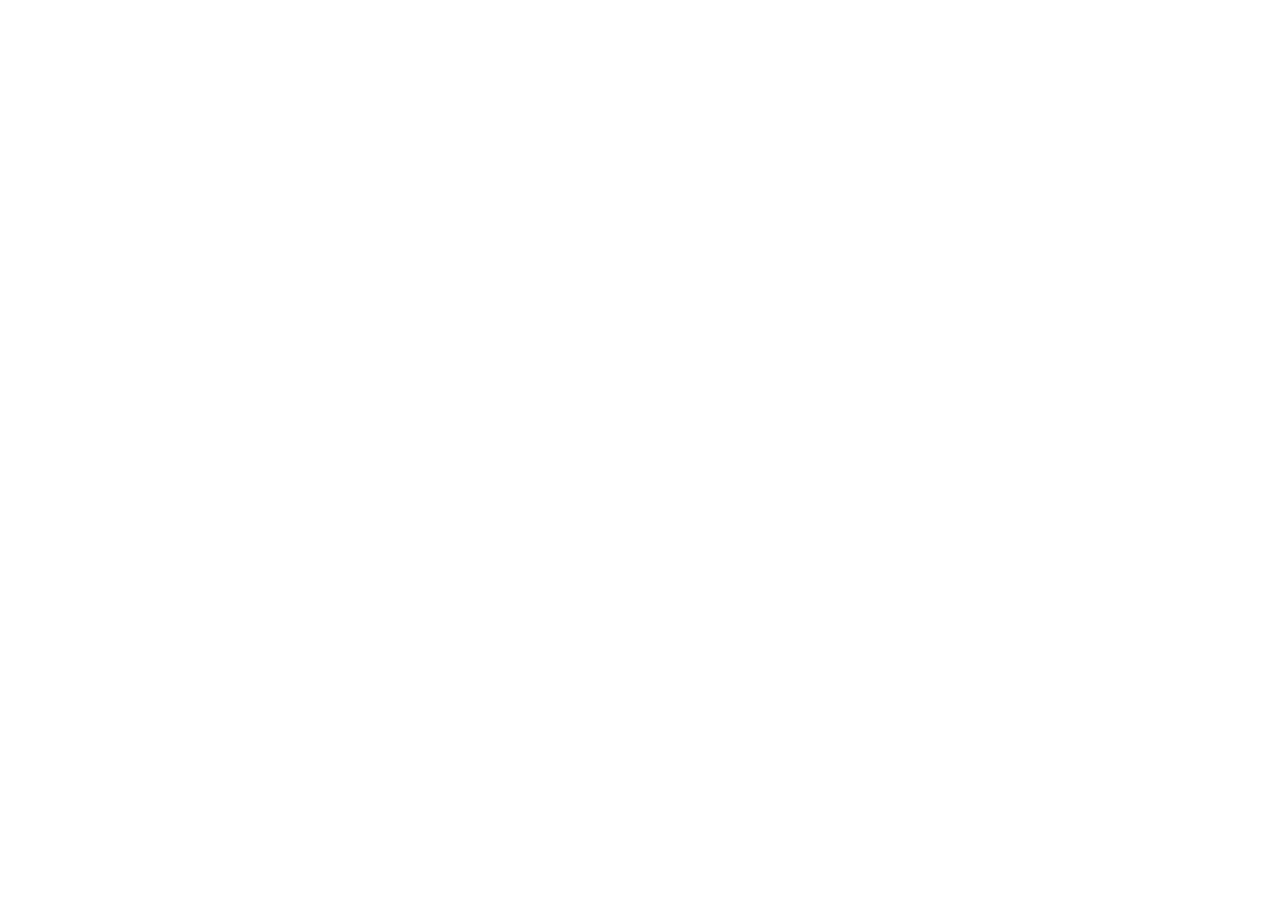
==== index.html @ 2988af68 "decoupage de page" ====
<!-- <!DOCTYPE html>
<html lang="fr">
<head>
  <meta charset="UTF-8">
  <meta name="viewport" content="width=device-width, initial-scale=1">
  <meta name="description" content="Élan Fitness, salle de sport à Casablanca : musculation, yoga, cardio et boxe fitness avec des coachs diplômés. Réservez votre cours d'essai gratuit.">
  <title>Élan Fitness | Salle de sport à Casablanca</title>

  <link rel="preconnect" href="https://fonts.googleapis.com">
  <link rel="preconnect" href="https://fonts.gstatic.com" crossorigin>
  <link href="https://fonts.googleapis.com/css2?family=Inter:wght@400;500;600&family=Poppins:wght@600;700;800&display=swap" rel="stylesheet">

  <link rel="stylesheet" href="style.css">
</head>

<body>

  <header class="en-tete">
    <div class="conteneur en-tete-contenu">
      <a href="#accueil" class="logo">Élan Fitness</a>

      <nav aria-label="Navigation principale">
        <ul class="menu">
          <li><a href="#accueil" class="lien-actif">Accueil</a></li>
          <li><a href="#a-propos">À propos</a></li>
          <li><a href="#programmes">Programmes</a></li>
        </ul>
      </nav>
    </div>
  </header>

  <main>

    <section id="accueil" class="hero">
      <div class="conteneur">

        <div class="hero-contenu">
          <div class="hero-texte">
            <p class="sur-titre">Salle de sport à Casablanca</p>
            <h1>Dépasse tes limites, à ton rythme</h1>
            <p class="hero-description">
              Des coachs diplômés, des programmes pour tous les niveaux et une salle ouverte 7 jours sur 7.
            </p>
            <div class="boutons">
              <a href="#programmes" class="bouton bouton-principal">Voir les programmes</a>
              <a href="#contact" class="bouton bouton-secondaire">Cours d'essai gratuit</a>
            </div>
          </div>

          <img class="hero-image" src="img/hero.jpg" alt="Des personnes s'entraînent dans une salle de sport lumineuse à Casablanca">
        </div>

        <div class="chiffres">
          <div class="chiffre">
            <p class="chiffre-nombre">500+</p>
            <p>membres</p>
          </div>
          <div class="chiffre">
            <p class="chiffre-nombre">12</p>
            <p>coachs diplômés</p>
          </div>
          <div class="chiffre">
            <p class="chiffre-nombre">30</p>
            <p>cours par semaine</p>
          </div>
        </div>

      </div>
    </section>

    <section class="section section-blanche">
      <div class="conteneur">

        <div class="section-titre">
          <h2>Pourquoi Élan Fitness ?</h2>
          <p>Un environnement convivial et stimulant conçu pour votre progression au quotidien.</p>
        </div>

        <div class="cartes">
          <article class="carte carte-avantage">
            <div class="icone"><img src="img/icone-coach.svg" alt=""></div>
            <h3>Coachs diplômés</h3>
            <p>Un accompagnement personnalisé à chaque séance.</p>
          </article>

          <article class="carte carte-avantage">
            <div class="icone"><img src="img/icone-materiel.svg" alt=""></div>
            <h3>Matériel récent</h3>
            <p>Des équipements entretenus et renouvelés chaque année.</p>
          </article>

          <article class="carte carte-avantage">
            <div class="icone"><img src="img/icone-horloge.svg" alt=""></div>
            <h3>Ouvert 7j/7</h3>
            <p>De 6h00 à 22h00, pour t'entraîner quand tu veux.</p>
          </article>
        </div>

      </div>
    </section>

    <section id="a-propos" class="section">
      <div class="conteneur apropos-contenu">

        <div class="apropos-texte">
          <p class="sur-titre">Notre histoire et notre mission</p>
          <h2>Une communauté passionnée au cœur de Casablanca</h2>
          <p>
            Fondé avec la conviction que le sport doit être accessible, motivant et bienveillant,
            Élan Fitness a été pensé comme un lieu d'énergie positive où chacun progresse à son rythme.
          </p>
          <p>
            Que vous franchissiez pour la première fois la porte d'une salle ou que vous prépariez des
            objectifs avancés, notre équipe de coachs certifiés vous accompagne au quotidien, sans
            jugement et avec passion.
          </p>

          <ul class="valeurs">
            <li class="valeur">
              <div class="icone icone-petite"><img src="img/icone-check.svg" alt=""></div>
              <span>Esprit bienveillant</span>
            </li>
            <li class="valeur">
              <div class="icone icone-petite"><img src="img/icone-check.svg" alt=""></div>
              <span>Suivi personnalisé</span>
            </li>
            <li class="valeur">
              <div class="icone icone-petite"><img src="img/icone-check.svg" alt=""></div>
              <span>Ambiance conviviale</span>
            </li>
          </ul>
        </div>

        <img class="apropos-image" src="img/equipe.jpg" alt="L'équipe de coachs d'Élan Fitness réunie dans la salle">

      </div>
    </section>

    <section id="programmes" class="section">
      <div class="conteneur">

        <div class="section-titre">
          <h2>Nos programmes</h2>
          <p>Un programme pour chaque objectif</p>
        </div>

        <div class="cartes">

          <article class="carte carte-programme">
            <img src="img/musculation.jpg" alt="Une sportive soulève des haltères dans l'espace musculation">
            <div class="programme-corps">
              <span class="etiquette etiquette-orange">Tous niveaux</span>
              <h3>Musculation</h3>
              <p>Renforce ton corps et progresse avec un coach.</p>
              <p class="duree"><img src="img/icone-duree.svg" alt="">60 min</p>
            </div>
          </article>

          <article class="carte carte-programme">
            <img src="img/yoga.jpg" alt="Un groupe pratique le yoga sur des tapis dans une salle lumineuse">
            <div class="programme-corps">
              <span class="etiquette etiquette-bleue">Débutant</span>
              <h3>Yoga</h3>
              <p>Gagne en souplesse et en sérénité.</p>
              <p class="duree"><img src="img/icone-duree.svg" alt="">75 min</p>
            </div>
          </article>

          <article class="carte carte-programme">
            <img src="img/cardio.jpg" alt="Des sportifs suivent un circuit de cardio training avec des kettlebells">
            <div class="programme-corps">
              <span class="etiquette etiquette-verte">Intermédiaire</span>
              <h3>Cardio training</h3>
              <p>Des circuits dynamiques pour travailler ton endurance.</p>
              <p class="duree"><img src="img/icone-duree.svg" alt="">45 min</p>
            </div>
          </article>

          <article class="carte carte-programme">
            <img src="img/boxe.jpg" alt="Une sportive frappe un sac de frappe pendant un cours de boxe fitness">
            <div class="programme-corps">
              <span class="etiquette etiquette-verte">Intermédiaire</span>
              <h3>Boxe fitness</h3>
              <p>Cardio et coordination, sans contact.</p>
              <p class="duree"><img src="img/icone-duree.svg" alt="">50 min</p>
            </div>
          </article>

        </div>

        <div class="formules">

          <div class="section-titre">
            <h3>Nos formules</h3>
            <p>Des abonnements flexibles adaptés à vos envies et objectifs</p>
          </div>

          <div class="cartes">

            <article class="carte formule">
              <h4>Essentiel</h4>
              <p class="prix">250 MAD <span>/ mois</span></p>
              <ul class="formule-liste">
                <li>Accès à la salle</li>
                <li>2 cours collectifs par semaine</li>
                <li>Sans engagement</li>
              </ul>
              <a href="#contact" class="bouton bouton-secondaire">Choisir</a>
            </article>

            <article class="carte formule formule-populaire">
              <p class="badge-populaire">Populaire</p>
              <h4>Premium</h4>
              <p class="prix">400 MAD <span>/ mois</span></p>
              <ul class="formule-liste">
                <li>Accès à la salle</li>
                <li>Cours collectifs illimités</li>
                <li>1 bilan avec un coach</li>
              </ul>
              <a href="#contact" class="bouton bouton-principal">Choisir</a>
            </article>

            <article class="carte formule">
              <h4>Duo</h4>
              <p class="prix">650 MAD <span>/ mois</span></p>
              <p class="prix-note">pour 2 personnes</p>
              <ul class="formule-liste">
                <li>Accès à la salle pour deux</li>
                <li>Cours collectifs illimités</li>
                <li>Sans engagement</li>
              </ul>
              <a href="#contact" class="bouton bouton-secondaire">Choisir</a>
            </article>

          </div>
        </div>

      </div>
    </section>

  </main>

  <footer class="pied-de-page">
    <div class="conteneur">

      <div class="pied-haut">
        <div>
          <p class="logo logo-clair">Élan Fitness</p>
          <p class="slogan">Ton énergie, ton rythme.</p>
        </div>

        <nav aria-label="Navigation du pied de page">
          <ul class="menu menu-pied">
            <li><a href="#accueil">Accueil</a></li>
            <li><a href="#a-propos">À propos</a></li>
            <li><a href="#programmes">Programmes</a></li>
          </ul>
        </nav>
      </div>

      <div class="pied-bas">
        <p>Adresse : 12 rue des Palmiers, 20000 Casablanca</p>
        <p>&copy; 2026 Élan Fitness — Projet pédagogique fictif</p>
      </div>

    </div>
  </footer>

</body>
</html> -->
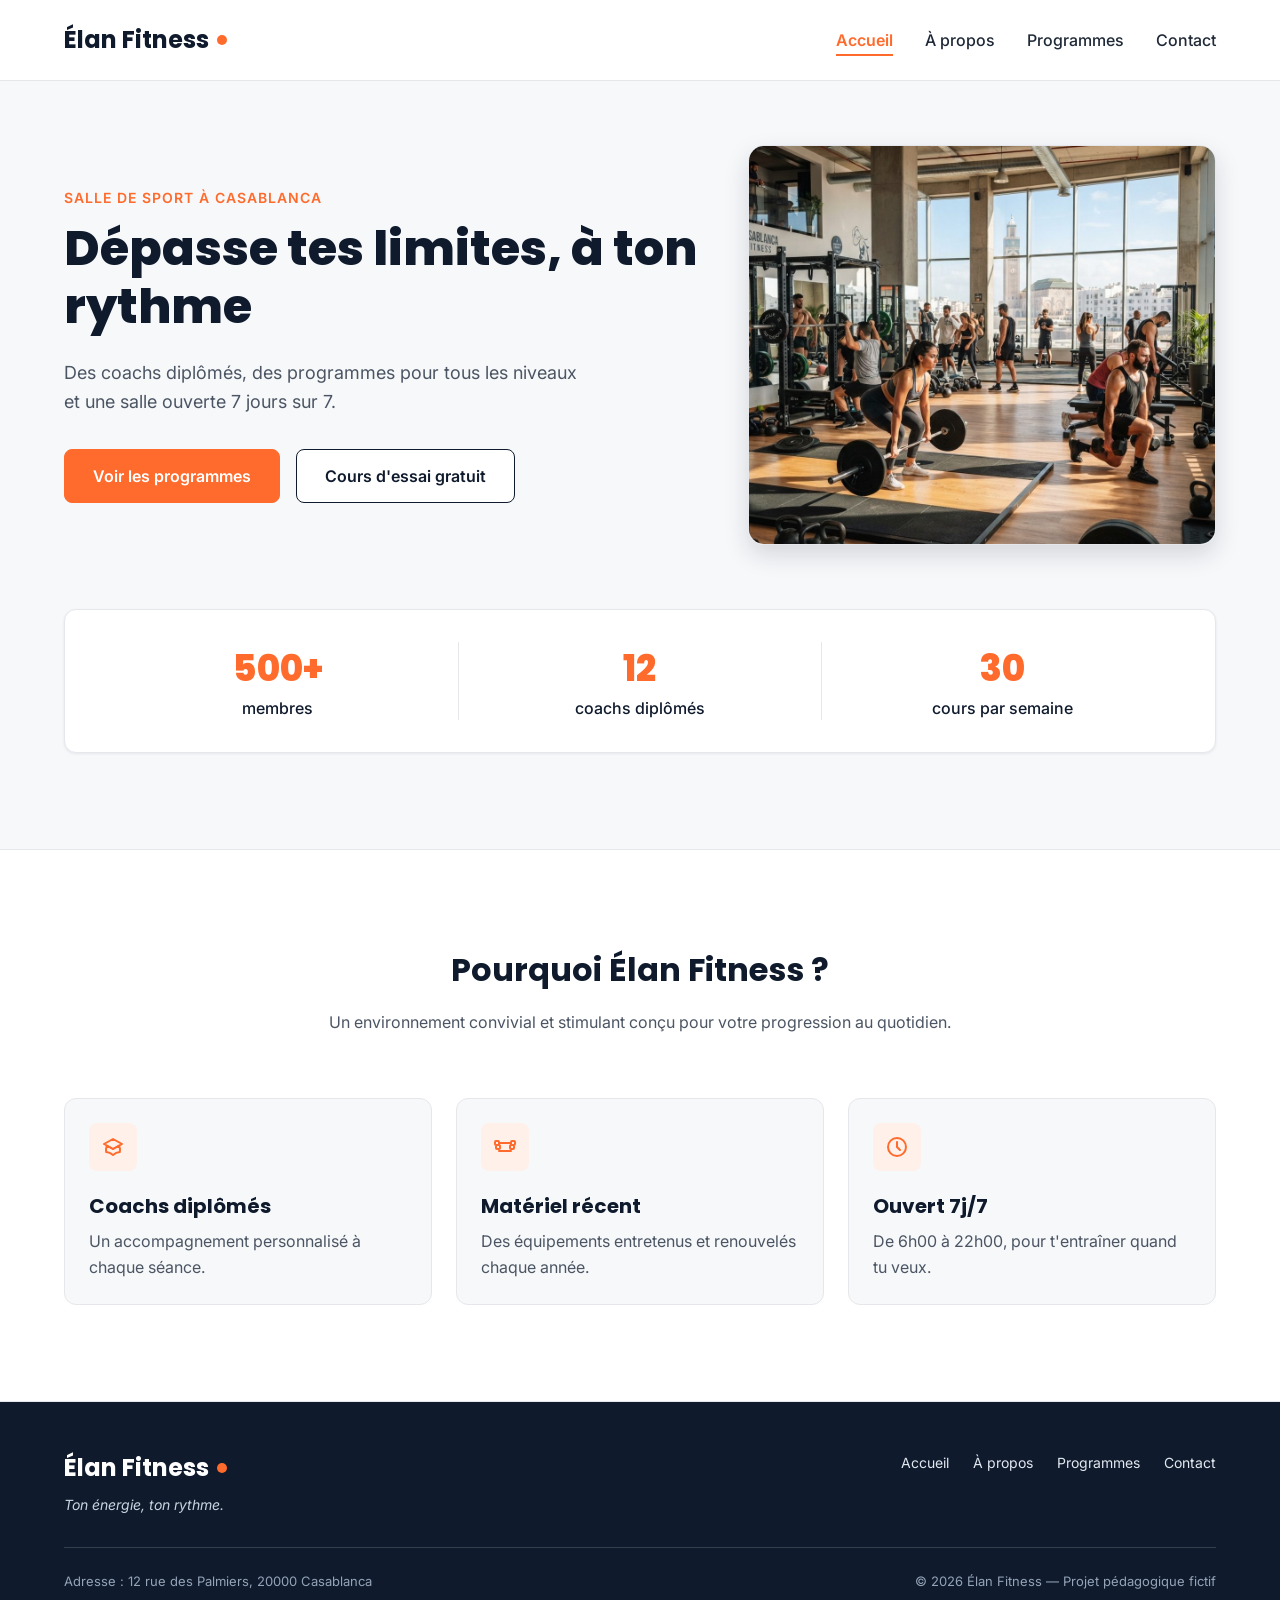
==== commit fd7bb20d: "renommer home.html to index.html" ====
--- a/index.html
+++ b/index.html
@@ -1,270 +1,145 @@
-<!-- <!DOCTYPE html>
-<html lang="fr">
-<head>
-  <meta charset="UTF-8">
-  <meta name="viewport" content="width=device-width, initial-scale=1">
-  <meta name="description" content="Élan Fitness, salle de sport à Casablanca : musculation, yoga, cardio et boxe fitness avec des coachs diplômés. Réservez votre cours d'essai gratuit.">
-  <title>Élan Fitness | Salle de sport à Casablanca</title>
-
-  <link rel="preconnect" href="https://fonts.googleapis.com">
-  <link rel="preconnect" href="https://fonts.gstatic.com" crossorigin>
-  <link href="https://fonts.googleapis.com/css2?family=Inter:wght@400;500;600&family=Poppins:wght@600;700;800&display=swap" rel="stylesheet">
-
-  <link rel="stylesheet" href="style.css">
-</head>
-
-<body>
-
-  <header class="en-tete">
-    <div class="conteneur en-tete-contenu">
-      <a href="#accueil" class="logo">Élan Fitness</a>
-
-      <nav aria-label="Navigation principale">
-        <ul class="menu">
-          <li><a href="#accueil" class="lien-actif">Accueil</a></li>
-          <li><a href="#a-propos">À propos</a></li>
-          <li><a href="#programmes">Programmes</a></li>
-        </ul>
-      </nav>
-    </div>
-  </header>
-
-  <main>
-
-    <section id="accueil" class="hero">
-      <div class="conteneur">
-
-        <div class="hero-contenu">
-          <div class="hero-texte">
-            <p class="sur-titre">Salle de sport à Casablanca</p>
-            <h1>Dépasse tes limites, à ton rythme</h1>
-            <p class="hero-description">
-              Des coachs diplômés, des programmes pour tous les niveaux et une salle ouverte 7 jours sur 7.
-            </p>
-            <div class="boutons">
-              <a href="#programmes" class="bouton bouton-principal">Voir les programmes</a>
-              <a href="#contact" class="bouton bouton-secondaire">Cours d'essai gratuit</a>
-            </div>
-          </div>
-
-          <img class="hero-image" src="img/hero.jpg" alt="Des personnes s'entraînent dans une salle de sport lumineuse à Casablanca">
-        </div>
-
-        <div class="chiffres">
-          <div class="chiffre">
-            <p class="chiffre-nombre">500+</p>
-            <p>membres</p>
-          </div>
-          <div class="chiffre">
-            <p class="chiffre-nombre">12</p>
-            <p>coachs diplômés</p>
-          </div>
-          <div class="chiffre">
-            <p class="chiffre-nombre">30</p>
-            <p>cours par semaine</p>
-          </div>
-        </div>
-
-      </div>
-    </section>
-
-    <section class="section section-blanche">
-      <div class="conteneur">
-
-        <div class="section-titre">
-          <h2>Pourquoi Élan Fitness ?</h2>
-          <p>Un environnement convivial et stimulant conçu pour votre progression au quotidien.</p>
-        </div>
-
-        <div class="cartes">
-          <article class="carte carte-avantage">
-            <div class="icone"><img src="img/icone-coach.svg" alt=""></div>
-            <h3>Coachs diplômés</h3>
-            <p>Un accompagnement personnalisé à chaque séance.</p>
-          </article>
-
-          <article class="carte carte-avantage">
-            <div class="icone"><img src="img/icone-materiel.svg" alt=""></div>
-            <h3>Matériel récent</h3>
-            <p>Des équipements entretenus et renouvelés chaque année.</p>
-          </article>
-
-          <article class="carte carte-avantage">
-            <div class="icone"><img src="img/icone-horloge.svg" alt=""></div>
-            <h3>Ouvert 7j/7</h3>
-            <p>De 6h00 à 22h00, pour t'entraîner quand tu veux.</p>
-          </article>
-        </div>
-
-      </div>
-    </section>
-
-    <section id="a-propos" class="section">
-      <div class="conteneur apropos-contenu">
-
-        <div class="apropos-texte">
-          <p class="sur-titre">Notre histoire et notre mission</p>
-          <h2>Une communauté passionnée au cœur de Casablanca</h2>
-          <p>
-            Fondé avec la conviction que le sport doit être accessible, motivant et bienveillant,
-            Élan Fitness a été pensé comme un lieu d'énergie positive où chacun progresse à son rythme.
-          </p>
-          <p>
-            Que vous franchissiez pour la première fois la porte d'une salle ou que vous prépariez des
-            objectifs avancés, notre équipe de coachs certifiés vous accompagne au quotidien, sans
-            jugement et avec passion.
-          </p>
-
-          <ul class="valeurs">
-            <li class="valeur">
-              <div class="icone icone-petite"><img src="img/icone-check.svg" alt=""></div>
-              <span>Esprit bienveillant</span>
-            </li>
-            <li class="valeur">
-              <div class="icone icone-petite"><img src="img/icone-check.svg" alt=""></div>
-              <span>Suivi personnalisé</span>
-            </li>
-            <li class="valeur">
-              <div class="icone icone-petite"><img src="img/icone-check.svg" alt=""></div>
-              <span>Ambiance conviviale</span>
-            </li>
-          </ul>
-        </div>
-
-        <img class="apropos-image" src="img/equipe.jpg" alt="L'équipe de coachs d'Élan Fitness réunie dans la salle">
-
-      </div>
-    </section>
-
-    <section id="programmes" class="section">
-      <div class="conteneur">
-
-        <div class="section-titre">
-          <h2>Nos programmes</h2>
-          <p>Un programme pour chaque objectif</p>
-        </div>
-
-        <div class="cartes">
-
-          <article class="carte carte-programme">
-            <img src="img/musculation.jpg" alt="Une sportive soulève des haltères dans l'espace musculation">
-            <div class="programme-corps">
-              <span class="etiquette etiquette-orange">Tous niveaux</span>
-              <h3>Musculation</h3>
-              <p>Renforce ton corps et progresse avec un coach.</p>
-              <p class="duree"><img src="img/icone-duree.svg" alt="">60 min</p>
-            </div>
-          </article>
-
-          <article class="carte carte-programme">
-            <img src="img/yoga.jpg" alt="Un groupe pratique le yoga sur des tapis dans une salle lumineuse">
-            <div class="programme-corps">
-              <span class="etiquette etiquette-bleue">Débutant</span>
-              <h3>Yoga</h3>
-              <p>Gagne en souplesse et en sérénité.</p>
-              <p class="duree"><img src="img/icone-duree.svg" alt="">75 min</p>
-            </div>
-          </article>
-
-          <article class="carte carte-programme">
-            <img src="img/cardio.jpg" alt="Des sportifs suivent un circuit de cardio training avec des kettlebells">
-            <div class="programme-corps">
-              <span class="etiquette etiquette-verte">Intermédiaire</span>
-              <h3>Cardio training</h3>
-              <p>Des circuits dynamiques pour travailler ton endurance.</p>
-              <p class="duree"><img src="img/icone-duree.svg" alt="">45 min</p>
-            </div>
-          </article>
-
-          <article class="carte carte-programme">
-            <img src="img/boxe.jpg" alt="Une sportive frappe un sac de frappe pendant un cours de boxe fitness">
-            <div class="programme-corps">
-              <span class="etiquette etiquette-verte">Intermédiaire</span>
-              <h3>Boxe fitness</h3>
-              <p>Cardio et coordination, sans contact.</p>
-              <p class="duree"><img src="img/icone-duree.svg" alt="">50 min</p>
-            </div>
-          </article>
-
-        </div>
-
-        <div class="formules">
-
-          <div class="section-titre">
-            <h3>Nos formules</h3>
-            <p>Des abonnements flexibles adaptés à vos envies et objectifs</p>
-          </div>
-
-          <div class="cartes">
-
-            <article class="carte formule">
-              <h4>Essentiel</h4>
-              <p class="prix">250 MAD <span>/ mois</span></p>
-              <ul class="formule-liste">
-                <li>Accès à la salle</li>
-                <li>2 cours collectifs par semaine</li>
-                <li>Sans engagement</li>
-              </ul>
-              <a href="#contact" class="bouton bouton-secondaire">Choisir</a>
-            </article>
-
-            <article class="carte formule formule-populaire">
-              <p class="badge-populaire">Populaire</p>
-              <h4>Premium</h4>
-              <p class="prix">400 MAD <span>/ mois</span></p>
-              <ul class="formule-liste">
-                <li>Accès à la salle</li>
-                <li>Cours collectifs illimités</li>
-                <li>1 bilan avec un coach</li>
-              </ul>
-              <a href="#contact" class="bouton bouton-principal">Choisir</a>
-            </article>
-
-            <article class="carte formule">
-              <h4>Duo</h4>
-              <p class="prix">650 MAD <span>/ mois</span></p>
-              <p class="prix-note">pour 2 personnes</p>
-              <ul class="formule-liste">
-                <li>Accès à la salle pour deux</li>
-                <li>Cours collectifs illimités</li>
-                <li>Sans engagement</li>
-              </ul>
-              <a href="#contact" class="bouton bouton-secondaire">Choisir</a>
-            </article>
-
-          </div>
-        </div>
-
-      </div>
-    </section>
-
-  </main>
-
-  <footer class="pied-de-page">
-    <div class="conteneur">
-
-      <div class="pied-haut">
-        <div>
-          <p class="logo logo-clair">Élan Fitness</p>
-          <p class="slogan">Ton énergie, ton rythme.</p>
-        </div>
-
-        <nav aria-label="Navigation du pied de page">
-          <ul class="menu menu-pied">
-            <li><a href="#accueil">Accueil</a></li>
-            <li><a href="#a-propos">À propos</a></li>
-            <li><a href="#programmes">Programmes</a></li>
-          </ul>
-        </nav>
-      </div>
-
-      <div class="pied-bas">
-        <p>Adresse : 12 rue des Palmiers, 20000 Casablanca</p>
-        <p>&copy; 2026 Élan Fitness — Projet pédagogique fictif</p>
-      </div>
-
-    </div>
-  </footer>
-
-</body>
-</html> -->
+<!doctype html>
+<html lang="fr">
+  <head>
+    <meta charset="UTF-8" />
+    <meta name="viewport" content="width=device-width, initial-scale=1" />
+    <meta
+      name="description"
+      content="Élan Fitness, salle de sport à Casablanca : musculation, yoga, cardio et boxe fitness avec des coachs diplômés. Réservez votre cours d'essai gratuit."
+    />
+    <title>Élan Fitness | Salle de sport à Casablanca</title>
+
+    <link rel="preconnect" href="https://fonts.googleapis.com" />
+    <link rel="preconnect" href="https://fonts.gstatic.com" crossorigin />
+    <link
+      href="https://fonts.googleapis.com/css2?family=Inter:wght@400;500;600&family=Poppins:wght@600;700;800&display=swap"
+      rel="stylesheet"
+    />
+
+    <link rel="stylesheet" href="style.css" />
+  </head>
+
+  <body>
+    <header class="en-tete">
+      <div class="conteneur en-tete-contenu">
+        <a href="home.html" class="logo">Élan Fitness</a>
+
+        <nav aria-label="Navigation principale">
+          <ul class="menu">
+            <li><a href="home.html" class="lien-actif">Accueil</a></li>
+            <li><a href="about.html">À propos</a></li>
+            <li><a href="programms.html">Programmes</a></li>
+            <li><a href="contact.html">Contact</a></li>
+          </ul>
+        </nav>
+      </div>
+    </header>
+
+    <main>
+      <section id="accueil" class="hero">
+        <div class="conteneur">
+          <div class="hero-contenu">
+            <div class="hero-texte">
+              <p class="sur-titre">Salle de sport à Casablanca</p>
+              <h1>Dépasse tes limites, à ton rythme</h1>
+              <p class="hero-description">
+                Des coachs diplômés, des programmes pour tous les niveaux et une
+                salle ouverte 7 jours sur 7.
+              </p>
+              <div class="boutons">
+                <a href="programms.html" class="bouton bouton-principal"
+                  >Voir les programmes</a
+                >
+                <a href="contact.html" class="bouton bouton-secondaire"
+                  >Cours d'essai gratuit</a
+                >
+              </div>
+            </div>
+
+            <img
+              class="hero-image"
+              src="img/hero.jpg"
+              alt="Des personnes s'entraînent dans une salle de sport lumineuse à Casablanca"
+            />
+          </div>
+
+          <div class="chiffres">
+            <div class="chiffre">
+              <p class="chiffre-nombre">500+</p>
+              <p>membres</p>
+            </div>
+            <div class="chiffre">
+              <p class="chiffre-nombre">12</p>
+              <p>coachs diplômés</p>
+            </div>
+            <div class="chiffre">
+              <p class="chiffre-nombre">30</p>
+              <p>cours par semaine</p>
+            </div>
+          </div>
+        </div>
+      </section>
+
+      <section class="section section-blanche">
+        <div class="conteneur">
+          <div class="section-titre">
+            <h2>Pourquoi Élan Fitness ?</h2>
+            <p>
+              Un environnement convivial et stimulant conçu pour votre
+              progression au quotidien.
+            </p>
+          </div>
+
+          <div class="cartes">
+            <article class="carte carte-avantage">
+              <div class="icone"><img src="img/icone-coach.svg" alt="" /></div>
+              <h3>Coachs diplômés</h3>
+              <p>Un accompagnement personnalisé à chaque séance.</p>
+            </article>
+
+            <article class="carte carte-avantage">
+              <div class="icone">
+                <img src="img/icone-materiel.svg" alt="" />
+              </div>
+              <h3>Matériel récent</h3>
+              <p>Des équipements entretenus et renouvelés chaque année.</p>
+            </article>
+
+            <article class="carte carte-avantage">
+              <div class="icone">
+                <img src="img/icone-horloge.svg" alt="" />
+              </div>
+              <h3>Ouvert 7j/7</h3>
+              <p>De 6h00 à 22h00, pour t'entraîner quand tu veux.</p>
+            </article>
+          </div>
+        </div>
+      </section>
+    </main>
+
+    <footer class="pied-de-page">
+      <div class="conteneur">
+        <div class="pied-haut">
+          <div>
+            <p class="logo logo-clair">Élan Fitness</p>
+            <p class="slogan">Ton énergie, ton rythme.</p>
+          </div>
+
+          <nav aria-label="Navigation du pied de page">
+            <ul class="menu menu-pied">
+              <li><a href="#accueil">Accueil</a></li>
+              <li><a href="about.html">À propos</a></li>
+              <li><a href="programms.html">Programmes</a></li>
+              <li><a href="contact.html">Contact</a></li>
+            </ul>
+          </nav>
+        </div>
+
+        <div class="pied-bas">
+          <p>Adresse : 12 rue des Palmiers, 20000 Casablanca</p>
+          <p>&copy; 2026 Élan Fitness — Projet pédagogique fictif</p>
+        </div>
+      </div>
+    </footer>
+  </body>
+</html>
--- a/style.css
+++ b/style.css
@@ -0,0 +1,588 @@
+* {
+  box-sizing: border-box;
+  margin: 0;
+  padding: 0;
+}
+
+html {
+  scroll-behavior: smooth;
+}
+
+body {
+  font-family: 'Inter', Arial, sans-serif;
+  font-size: 16px;
+  line-height: 1.5;
+  color: #1F2937;
+  background-color: #F7F8FA;
+}
+
+h1, h2, h3, h4 {
+  font-family: 'Poppins', Arial, sans-serif;
+  color: #0F1B2D;
+}
+
+a {
+  color: inherit;
+  text-decoration: none;
+}
+
+ul {
+  list-style: none;
+}
+
+img {
+  display: block;
+  max-width: 100%;
+}
+
+a:focus-visible,
+button:focus-visible {
+  outline: 3px solid #FF6B2C;
+  outline-offset: 2px;
+}
+
+.conteneur {
+  width: 100%;
+  max-width: 1200px;
+  margin: 0 auto;
+  padding: 0 24px;
+}
+
+.section {
+  padding: 96px 0;
+}
+
+.section-blanche {
+  background-color: #FFFFFF;
+  border-top: 1px solid #E5E7EB;
+  border-bottom: 1px solid #E5E7EB;
+}
+
+.section-titre {
+  max-width: 640px;
+  margin: 0 auto 64px;
+  text-align: center;
+}
+
+.section-titre h2 {
+  font-size: 32px;
+  margin-bottom: 16px;
+}
+
+.section-titre h3 {
+  font-size: 26px;
+  margin-bottom: 12px;
+}
+
+.section-titre p {
+  color: #4B5563;
+}
+
+.sur-titre {
+  font-size: 14px;
+  font-weight: 600;
+  color: #FF6B2C;
+  text-transform: uppercase;
+  letter-spacing: 1px;
+  margin-bottom: 12px;
+}
+
+.bouton {
+  display: inline-block;
+  padding: 14px 28px;
+  border-radius: 8px;
+  font-size: 16px;
+  font-weight: 600;
+  text-align: center;
+  cursor: pointer;
+}
+
+.bouton-principal {
+  background-color: #FF6B2C;
+  border: 1px solid #FF6B2C;
+  color: #FFFFFF;
+}
+
+.bouton-principal:hover {
+  background-color: #F05817;
+}
+
+.bouton-secondaire {
+  background-color: #FFFFFF;
+  border: 1px solid #0F1B2D;
+  color: #0F1B2D;
+}
+
+.bouton-secondaire:hover {
+  background-color: #F3F4F6;
+}
+
+.cartes {
+  display: flex;
+  gap: 24px;
+}
+
+.carte {
+  flex: 1;
+  background-color: #FFFFFF;
+  border: 1px solid #E5E7EB;
+  border-radius: 12px;
+  box-shadow: 0 1px 3px rgba(15, 27, 45, 0.08);
+}
+
+.icone {
+  width: 48px;
+  height: 48px;
+  background-color: #FFF0EA;
+  border-radius: 8px;
+  display: flex;
+  align-items: center;
+  justify-content: center;
+}
+
+.icone img {
+  width: 24px;
+  height: 24px;
+}
+
+.icone-petite {
+  width: 32px;
+  height: 32px;
+  border-radius: 50%;
+}
+
+.icone-petite img {
+  width: 16px;
+  height: 16px;
+}
+
+.en-tete {
+  position: sticky;
+  top: 0;
+  z-index: 10;
+  background-color: #FFFFFF;
+  border-bottom: 1px solid #E5E7EB;
+}
+
+.en-tete-contenu {
+  height: 80px;
+  display: flex;
+  align-items: center;
+  justify-content: space-between;
+}
+
+.logo {
+  display: flex;
+  align-items: center;
+  font-family: 'Poppins', Arial, sans-serif;
+  font-size: 24px;
+  font-weight: 700;
+  color: #0F1B2D;
+}
+
+.logo::after {
+  content: "";
+  width: 10px;
+  height: 10px;
+  margin-left: 8px;
+  background-color: #FF6B2C;
+  border-radius: 50%;
+}
+
+.menu {
+  display: flex;
+  gap: 32px;
+}
+
+.menu a {
+  font-weight: 500;
+  padding-bottom: 4px;
+  border-bottom: 2px solid transparent;
+}
+
+.menu a:hover {
+  color: #FF6B2C;
+}
+
+.menu .lien-actif {
+  color: #FF6B2C;
+  font-weight: 600;
+  border-bottom-color: #FF6B2C;
+}
+
+.hero {
+  padding: 64px 0 96px;
+}
+
+.hero-contenu {
+  display: flex;
+  align-items: center;
+  gap: 32px;
+}
+
+.hero-texte {
+  flex: 7;
+}
+
+.hero-texte h1 {
+  font-size: 48px;
+  font-weight: 800;
+  line-height: 1.2;
+  margin-bottom: 24px;
+}
+
+.hero-description {
+  max-width: 520px;
+  font-size: 18px;
+  line-height: 1.6;
+  color: #4B5563;
+  margin-bottom: 32px;
+}
+
+.boutons {
+  display: flex;
+  flex-wrap: wrap;
+  gap: 16px;
+}
+
+.hero-image {
+  flex: 5;
+  min-width: 0;
+  height: 400px;
+  object-fit: cover;
+  border-radius: 16px;
+  border: 1px solid #E5E7EB;
+  box-shadow: 0 10px 25px rgba(15, 27, 45, 0.15);
+}
+
+.chiffres {
+  display: flex;
+  margin-top: 64px;
+  padding: 32px;
+  background-color: #FFFFFF;
+  border: 1px solid #E5E7EB;
+  border-radius: 12px;
+  box-shadow: 0 1px 3px rgba(15, 27, 45, 0.08);
+}
+
+.chiffre {
+  flex: 1;
+  text-align: center;
+  font-weight: 500;
+  color: #0F1B2D;
+}
+
+.chiffre + .chiffre {
+  border-left: 1px solid #E5E7EB;
+}
+
+.chiffre-nombre {
+  font-family: 'Poppins', Arial, sans-serif;
+  font-size: 36px;
+  font-weight: 800;
+  color: #FF6B2C;
+}
+
+.carte-avantage {
+  padding: 24px;
+  background-color: #F7F8FA;
+  box-shadow: none;
+}
+
+.carte-avantage .icone {
+  margin-bottom: 20px;
+}
+
+.carte-avantage h3 {
+  font-size: 20px;
+  margin-bottom: 8px;
+}
+
+.carte-avantage p {
+  color: #4B5563;
+  line-height: 1.6;
+}
+
+.apropos-contenu {
+  display: flex;
+  align-items: center;
+  gap: 64px;
+}
+
+.apropos-texte {
+  flex: 7;
+}
+
+.apropos-texte h2 {
+  font-size: 36px;
+  line-height: 1.2;
+  margin-bottom: 20px;
+}
+
+.apropos-texte p {
+  color: #4B5563;
+  line-height: 1.7;
+  margin-bottom: 16px;
+}
+
+.valeurs {
+  display: flex;
+  gap: 16px;
+  margin-top: 32px;
+}
+
+.valeur {
+  flex: 1;
+  display: flex;
+  align-items: center;
+  gap: 12px;
+  padding: 12px 16px;
+  background-color: #FFFFFF;
+  border: 1px solid #E5E7EB;
+  border-radius: 12px;
+  font-family: 'Poppins', Arial, sans-serif;
+  font-size: 14px;
+  font-weight: 600;
+  color: #0F1B2D;
+}
+
+.apropos-image {
+  flex: 5;
+  min-width: 0;
+  height: 360px;
+  object-fit: cover;
+  border-radius: 16px;
+  box-shadow: 0 10px 25px rgba(15, 27, 45, 0.15);
+}
+
+.carte-programme {
+  display: flex;
+  flex-direction: column;
+  overflow: hidden;
+}
+
+.carte-programme > img {
+  width: 100%;
+  height: 200px;
+  object-fit: cover;
+}
+
+.programme-corps {
+  flex: 1;
+  display: flex;
+  flex-direction: column;
+  padding: 20px;
+}
+
+.programme-corps h3 {
+  font-size: 20px;
+  margin-bottom: 8px;
+}
+
+.programme-corps p {
+  font-size: 15px;
+  color: #4B5563;
+}
+
+.etiquette {
+  align-self: flex-start;
+  padding: 4px 10px;
+  margin-bottom: 12px;
+  border-radius: 6px;
+  font-size: 12px;
+  font-weight: 600;
+}
+
+.etiquette-orange {
+  background-color: #FFEDE5;
+  color: #C2410C;
+}
+
+.etiquette-bleue {
+  background-color: #DBEAFE;
+  color: #1D4ED8;
+}
+
+.etiquette-verte {
+  background-color: #D1FAE5;
+  color: #047857;
+}
+
+.programme-corps .duree {
+  display: flex;
+  align-items: center;
+  gap: 8px;
+  margin-top: auto;
+  padding-top: 16px;
+  border-top: 1px solid #E5E7EB;
+  font-size: 13px;
+  font-weight: 600;
+  color: #0F1B2D;
+}
+
+.programme-corps h3 + p {
+  margin-bottom: 16px;
+}
+
+.duree img {
+  width: 16px;
+  height: 16px;
+}
+
+.formules {
+  margin-top: 96px;
+}
+
+.formule {
+  position: relative;
+  display: flex;
+  flex-direction: column;
+  padding: 28px;
+}
+
+.formule h4 {
+  font-size: 20px;
+}
+
+.prix {
+  margin: 8px 0 16px;
+  font-family: 'Poppins', Arial, sans-serif;
+  font-size: 30px;
+  font-weight: 800;
+  color: #FF6B2C;
+}
+
+.prix span {
+  font-family: 'Inter', Arial, sans-serif;
+  font-size: 16px;
+  font-weight: 500;
+  color: #4B5563;
+}
+
+.prix-note {
+  margin: -8px 0 16px;
+  font-size: 13px;
+  color: #4B5563;
+}
+
+.formule-liste {
+  flex: 1;
+  margin-bottom: 24px;
+}
+
+.formule-liste li {
+  padding-left: 28px;
+  margin-bottom: 12px;
+  font-size: 15px;
+  background-image: url('img/icone-check.svg');
+  background-repeat: no-repeat;
+  background-position: left center;
+  background-size: 16px;
+}
+
+.formule .bouton {
+  display: block;
+}
+
+.formule-populaire {
+  border: 2px solid #FF6B2C;
+  box-shadow: 0 10px 25px rgba(255, 107, 44, 0.2);
+}
+
+.badge-populaire {
+  position: absolute;
+  top: -14px;
+  left: 50%;
+  transform: translateX(-50%);
+  padding: 4px 14px;
+  background-color: #FF6B2C;
+  border-radius: 999px;
+  font-size: 12px;
+  font-weight: 700;
+  text-transform: uppercase;
+  color: #FFFFFF;
+}
+
+.pied-de-page {
+  padding: 48px 0 32px;
+  background-color: #0F1B2D;
+  color: #FFFFFF;
+}
+
+.pied-haut {
+  display: flex;
+  justify-content: space-between;
+  align-items: flex-start;
+  padding-bottom: 32px;
+  border-bottom: 1px solid rgba(255, 255, 255, 0.15);
+}
+
+.logo-clair {
+  color: #FFFFFF;
+}
+
+.slogan {
+  margin-top: 8px;
+  font-size: 14px;
+  font-style: italic;
+  color: #CBD5E1;
+}
+
+.menu-pied {
+  gap: 24px;
+}
+
+.menu-pied a {
+  font-size: 14px;
+  font-weight: 400;
+  color: #E2E8F0;
+}
+
+.pied-bas {
+  display: flex;
+  justify-content: space-between;
+  margin-top: 24px;
+  font-size: 13px;
+  color: #94A3B8;
+}
+
+/* contact */
+main h2 {
+  display: flex;
+  justify-content:center ;
+}
+
+.container {
+  display: flex;
+  gap: 100px ;
+  margin: 30px 10px 40px 50px;
+  padding:30px 10px 40px 50px ;
+}
+.form {
+  border: groove #FF6B2C;
+  border-radius: 25px;
+  width: 500px;
+  padding: 20px;
+}
+.form form p{
+  line-height: 1.8;
+}
+.form button{
+  margin-top: 20px;
+  padding: 5px 15px;
+  border-radius: 10px;
+}
+.form label{
+  color: #FF6B2C;
+}
+.form input{
+  width: 70%;
+  margin: 10px 0;
+  padding: 10px;
+  border-radius: 8px;
+}
+
+.btn{
+  text-align: center;
+}
+
